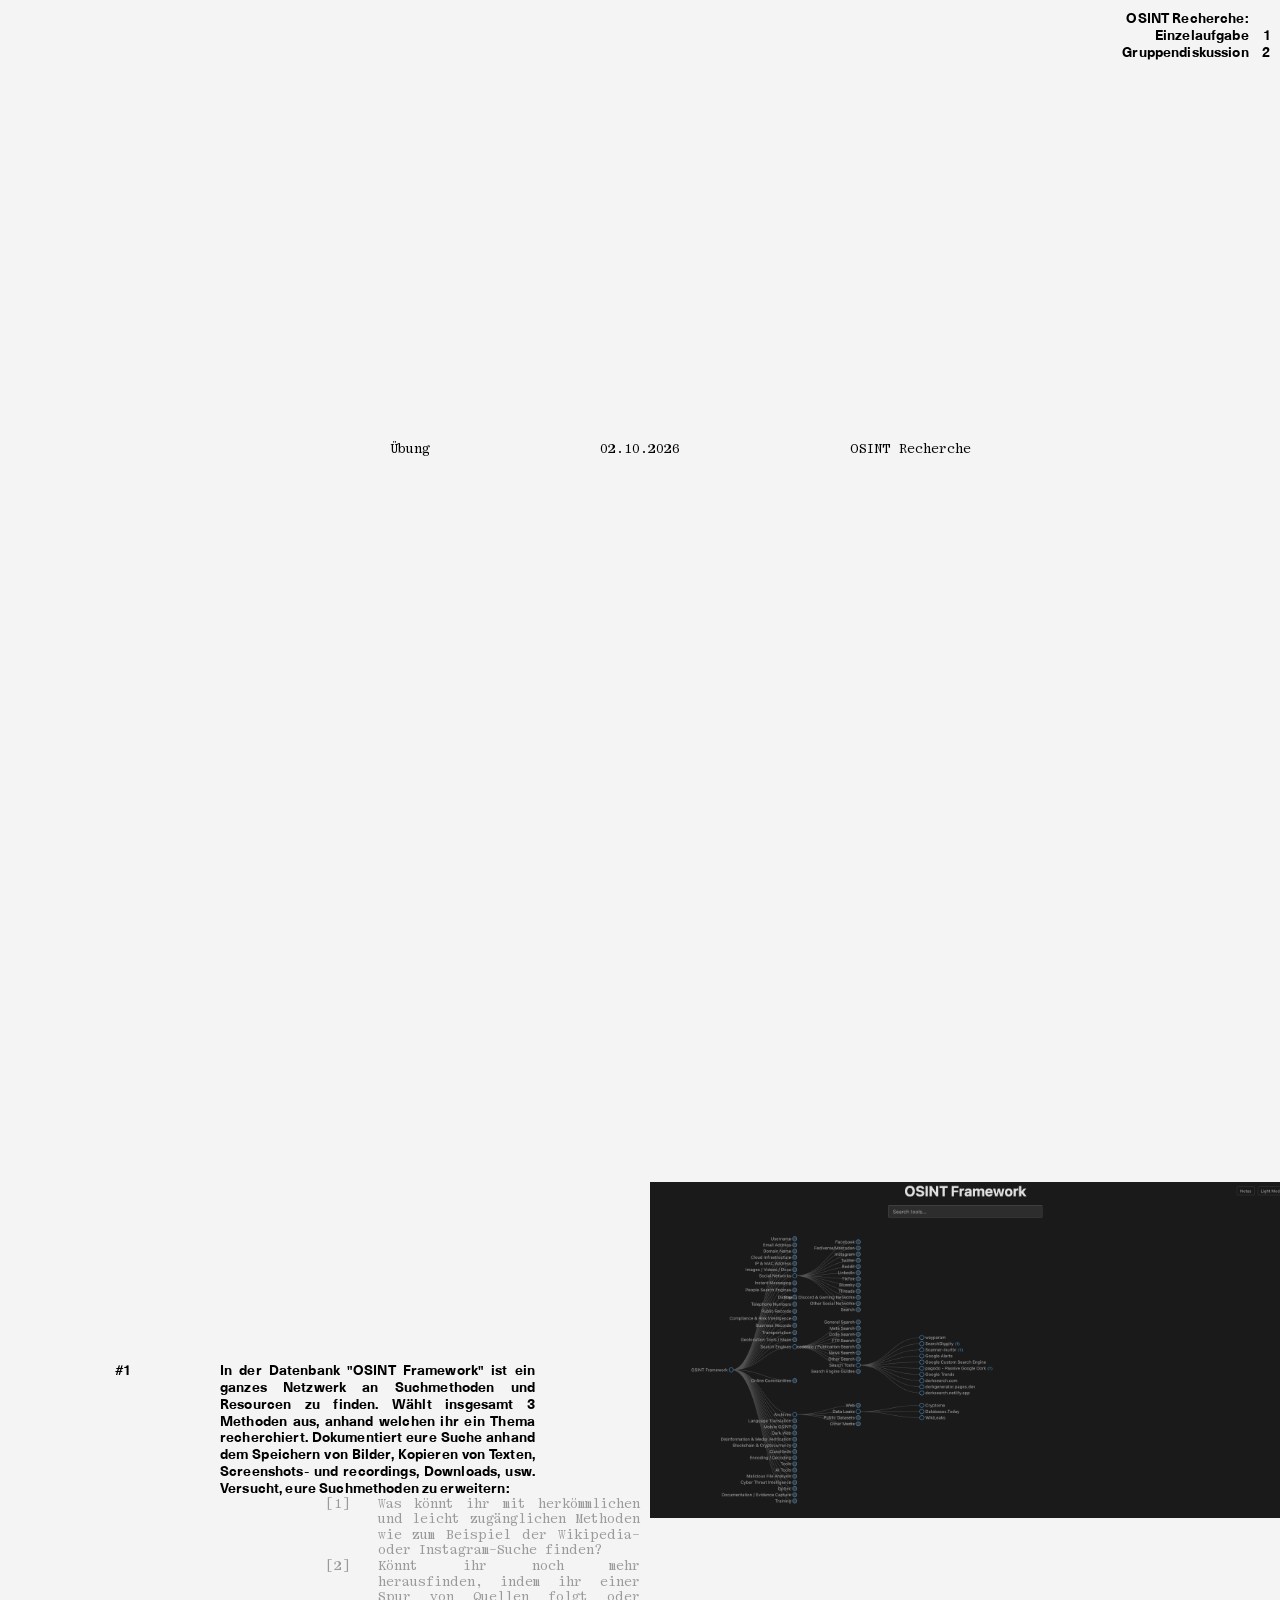
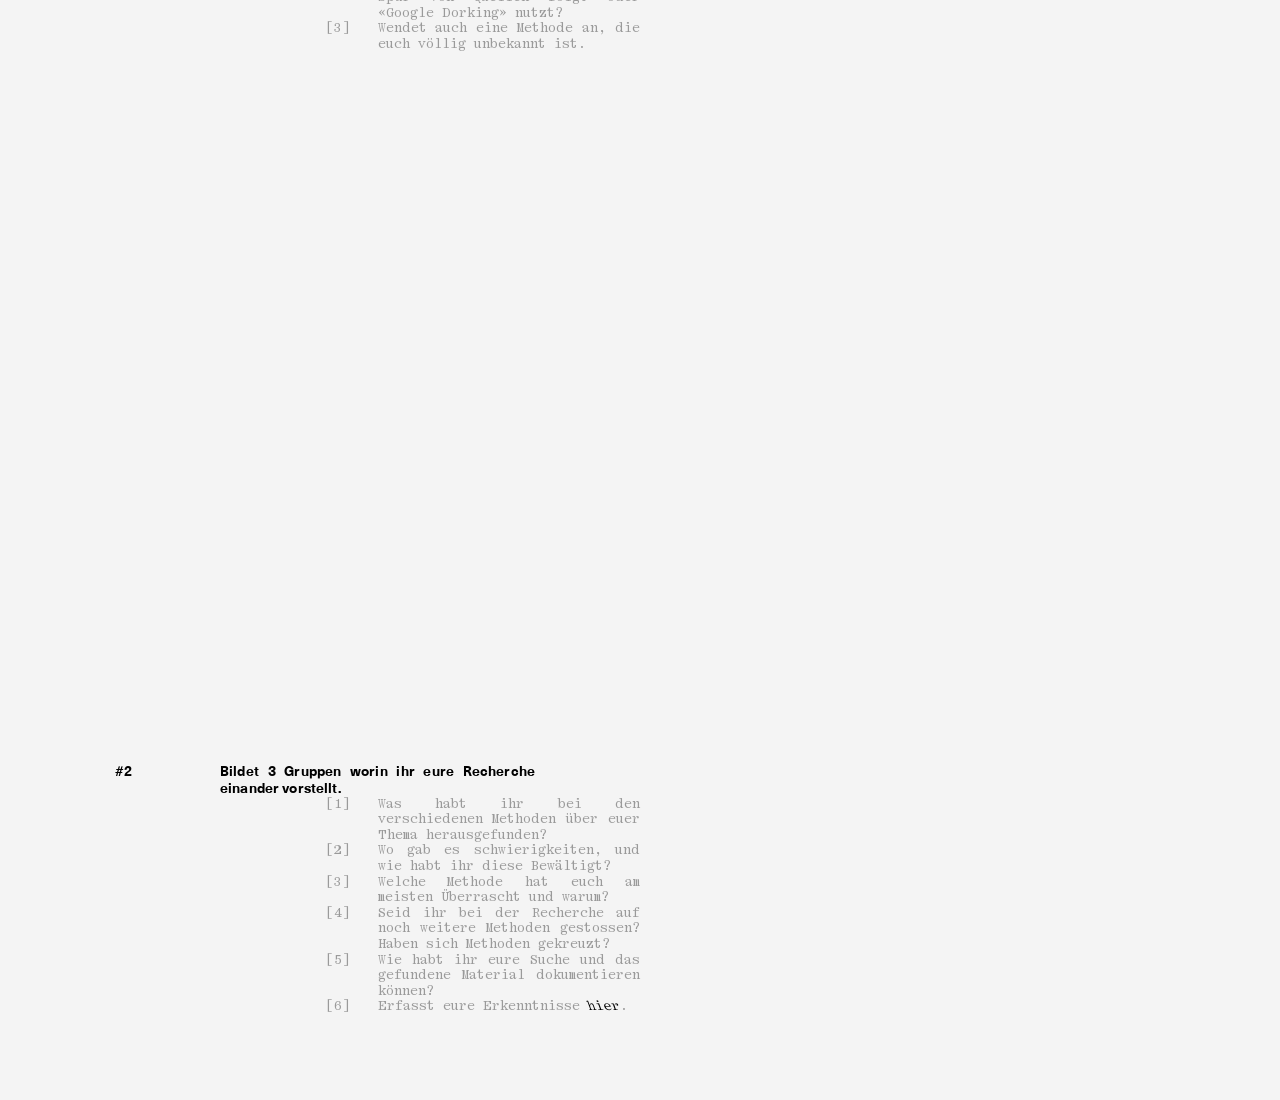
==== Exercises/Investigation/index.html @ 24baf851 "Update" ====
<!DOCTYPE html>
<html lang="de-CH">
<head>
    <meta charset="UTF-8">
    <meta name="viewport" content="width=device-width, initial-scale=1.0">
    <title>Übung: Recherche nach OSINT Methoden</title>

    <link rel="stylesheet" href="style.css">
</head>
<body>

    <div class="textPrimary contents">   
            <a href="#0"><p>OSINT Recherche:</p><p></p></a>       

            <a href="#1"><p>Einzelaufgabe</p>
            <p>1</p></a>            
            <a href="#2"><p>Gruppendiskussion</p>
            <p>2</p></a>           
    </div>

    <div class="mainTitle">
            <p>Übung</p>        
            <p>02.10.2026</p>
            <p>OSINT Recherche</p> 
    </div>

    <main class="grid">
        <div class="slide firstSlide" id="0">
            <div class="title textSecondary">                
                <p>Übung</p>        
                <p>02.10.2026</p>
                <p>OSINT Recherche</p> 
            </div>
        </div>

        <div class="slide" id="1">
            <div class="content">
                <div class="mainText">
                    <div class="id textPrimary">
                        <p>
                            #1
                        </p>
                    </div>
                    <div class="text textPrimary">
                        <p>
                           In der Datenbank "OSINT Framework" ist ein ganzes Netzwerk an Suchmethoden und Resourcen zu finden. Wählt insgesamt 3 Methoden aus, anhand welchen ihr ein Thema recherchiert. Dokumentiert eure Suche anhand dem Speichern von Bilder, Kopieren von Texten, Screenshots- und recordings, Downloads, usw. Versucht, eure Suchmethoden zu erweitern:
                        </p>
                    </div>
                </div>
                <div class="textSecondary source">
                    <p class="link">[1]</p>
                    <p class="description">Was könnt ihr mit herkömmlichen und leicht zugänglichen Methoden wie zum Beispiel der Wikipedia- oder Instagram-Suche finden?</p>
                    <p class="link">[2]</p>
                    <p class="description">Könnt ihr noch mehr herausfinden, indem ihr einer Spur von Quellen folgt oder «Google Dorking» nutzt?</p>
                    <p class="link">[3]</p>
                    <p class="description">Wendet auch eine Methode an, die euch völlig unbekannt ist.</p>
                </div>
            </div>
            <div class="image">
                <img src="media/11.png" alt=""> 
            </div>
        </div>



        <div class="slide" id="2">
            <div class="content">
                <div class="mainText">
                    <div class="id textPrimary">
                        <p>
                            #2
                        </p>
                    </div>
                    <div class="text textPrimary">
                        <p>
                            Bildet 3 Gruppen worin ihr eure Recherche einander vorstellt.
                        </p>
                    </div>
                </div>
                <div class="textSecondary source">
                    <p class="link">[1]</p>
                    <p class="description">Was habt ihr bei den verschiedenen Methoden über euer Thema herausgefunden?</p>
                    <p class="link">[2]</p>
                    <p class="description">Wo gab es schwierigkeiten, und wie habt ihr diese Bewältigt?</p>
                    <p class="link">[3]</p>
                    <p class="description">Welche Methode hat euch am meisten Überrascht und warum?</p>
                    <p class="link">[4]</p>
                    <p class="description">Seid ihr bei der Recherche auf noch weitere Methoden gestossen? Haben sich Methoden gekreuzt?</p>
                    <p class="link">[5]</p>
                    <p class="description">Wie habt ihr eure Suche und das gefundene Material dokumentieren können?</p>
                    <p class="link">[6]</p>
                    <p class="description">Erfasst eure Erkenntnisse <span class="pad"><a class="pad" href="https://annuel.framapad.org/p/l25qz7ma17-anz5?lang=en" target="_blank">hier</a></span>.</p>       
                </div>
            </div>
        </div>

        
    </main>


        

    
</body>
</html>
---- Exercises/Investigation/style.css ----
@font-face {
  font-family: "Kommuna Normal";
  src: url("./../../font/Kommuna-Normal.woff2");
}


@font-face {
  font-family: "Unica77 Bold";
  src: url("./../../font/Unica77-Bold.woff2");
}

:root {
    --font-family-primary: 'Unica77 Bold';
    --font-family-secondary: 'Kommuna Normal';
    --font-size-primary: 14px;
    --font-size-secondary: 13px;
    --line-height-primary: 1.2;
    --line-height-secondary: 1.2;
    --letter-spacing-primary: 0.01em;
    --letter-spacing-secondary: 0em;
    --text-color-primary: #000000;
    --text-color-secondary: #9a9a9a;
    --text-color-active: #8efa30;
    --background-color: #f4f4f4;
    --margin-large: 50px;
    --margin-small: 15px;
}

* {
    margin: 0;
    padding: 0;
    box-sizing: content-box;
}

html {
    height: 100%;
    scroll-behavior: auto;
    scroll-snap-type: y mandatory;
}

body {
    min-height: 100vh;
    width: 100%;
    background-color: var(--background-color);
    overflow: hidden;
    -webkit-font-smoothing: antialiased;
    hyphens: auto;
    overflow-y: scroll;
}

/* One column, one full-window row per .slide */
.grid {
    display: grid;
    grid-template-columns: 1fr;
    grid-auto-rows: 100vh;
}


p {
    margin: 0;
    padding: 0;
}

a {
    all: unset;
    cursor: pointer;
}

img {
    height: 100%; width: 100%; object-fit: contain;
    margin-left: 10px;
}


.textPrimary{
    font-family: var(--font-family-primary);
    font-size: var(--font-size-primary);
    line-height: var(--line-height-primary);
    letter-spacing: var(--letter-spacing-primary);
}

.textSecondary{
    font-family: var(--font-family-secondary);
    font-size: var(--font-size-secondary);
    line-height: var(--line-height-secondary);
    letter-spacing: var(--letter-spacing-secondary);
    color: var(--text-color-secondary);
}

.textSecondary span{
    display: inline-block;
    transform: skewX(20deg);
}

.contents{
    position: fixed;
    display: grid;
    top: 10px;
    right: 10px;
    width: 16.666%;
    text-align: right;
    grid-template-columns: 90% 10%;
}

.contents a {
    display: contents;
}

.mainTitle{
    position: fixed;
    top: 10px;
    left: 10px;
    bottom: 10px;
    writing-mode: sideways-lr;
    display: grid;
    grid-template-columns: 1fr 1fr 1fr;
    font-family: var(--font-family-secondary);
    font-size: var(--font-size-secondary);
    z-index: -100;
}

.mainTitle p:nth-child(2) {
    text-align: center;
}

.mainTitle p:nth-child(3) {
    text-align: end;
}

.title{
    display: grid;
    grid-template-columns: 1fr 1fr 1fr;
    grid-column: 1 / -1;
    grid-row: 2;
    align-items: center;
    justify-content: center;
    color: var(--text-color-primary);
}

.title p:nth-child(1) {
    text-align: end;
}

.title p:nth-child(2) {
    text-align: center;
}


/* Slides */

.slide{
    padding: 10px;
    display: grid;
    grid-template-columns: repeat(24, 1fr);
    grid-template-rows: repeat(3, 1fr);
    /* border-bottom: var(--text-color-active) 1px solid; */
    scroll-snap-align: start;
    text-align: justify;
}

.content {
    grid-column: 1 / -1;
    grid-row: 2/4;
    display: grid;
    grid-template-columns: subgrid;
    grid-template-rows: subgrid;
    align-content: end;
}

.mainText{
    align-content: end;
    display: grid;
    grid-column: 3 / span 8;
    grid-template-columns: subgrid;
}

.id {
    grid-column: 1 / span 2;
    grid-row: 1;

}

.text {
    grid-column: 3 / span 6;
    grid-row: 1;

}

.source {
    align-content: start;
    grid-row: 2;
    grid-column: 7 / span 6;
    display: grid;
    grid-template-columns: subgrid;
}

.link {
    grid-column: 1;
}
.description {
    grid-column: 2 / span 5;
}

.pad a{
    transform: skewX(20deg);
    color: var(--text-color-primary);
}

.image {
    /* background-color: #8efa30; */
    grid-column: 13 / span 12;
    grid-row: 1 / 4;
    z-index: -1;
    align-items: center;
    justify-content: center;
    /* opacity: 0.33; */
}

.firstSlide {
    background-color: var(--background-color);
}

/* Media Queries */

/* Tablet */
@media (max-width: 1035px) {

}

/* Mobile */
@media (max-width: 600px) {
    :root {
    --font-size-primary: 12px;
    --font-size-secondary: 11px;
    --line-height-primary: 1.15;
    --line-height-secondary: 1.15;
    --margin-large: 30px;
    --margin-small: 10px;
    }
    .contents{
    width: 30%;
    grid-template-columns: 10% 90%;
}

}
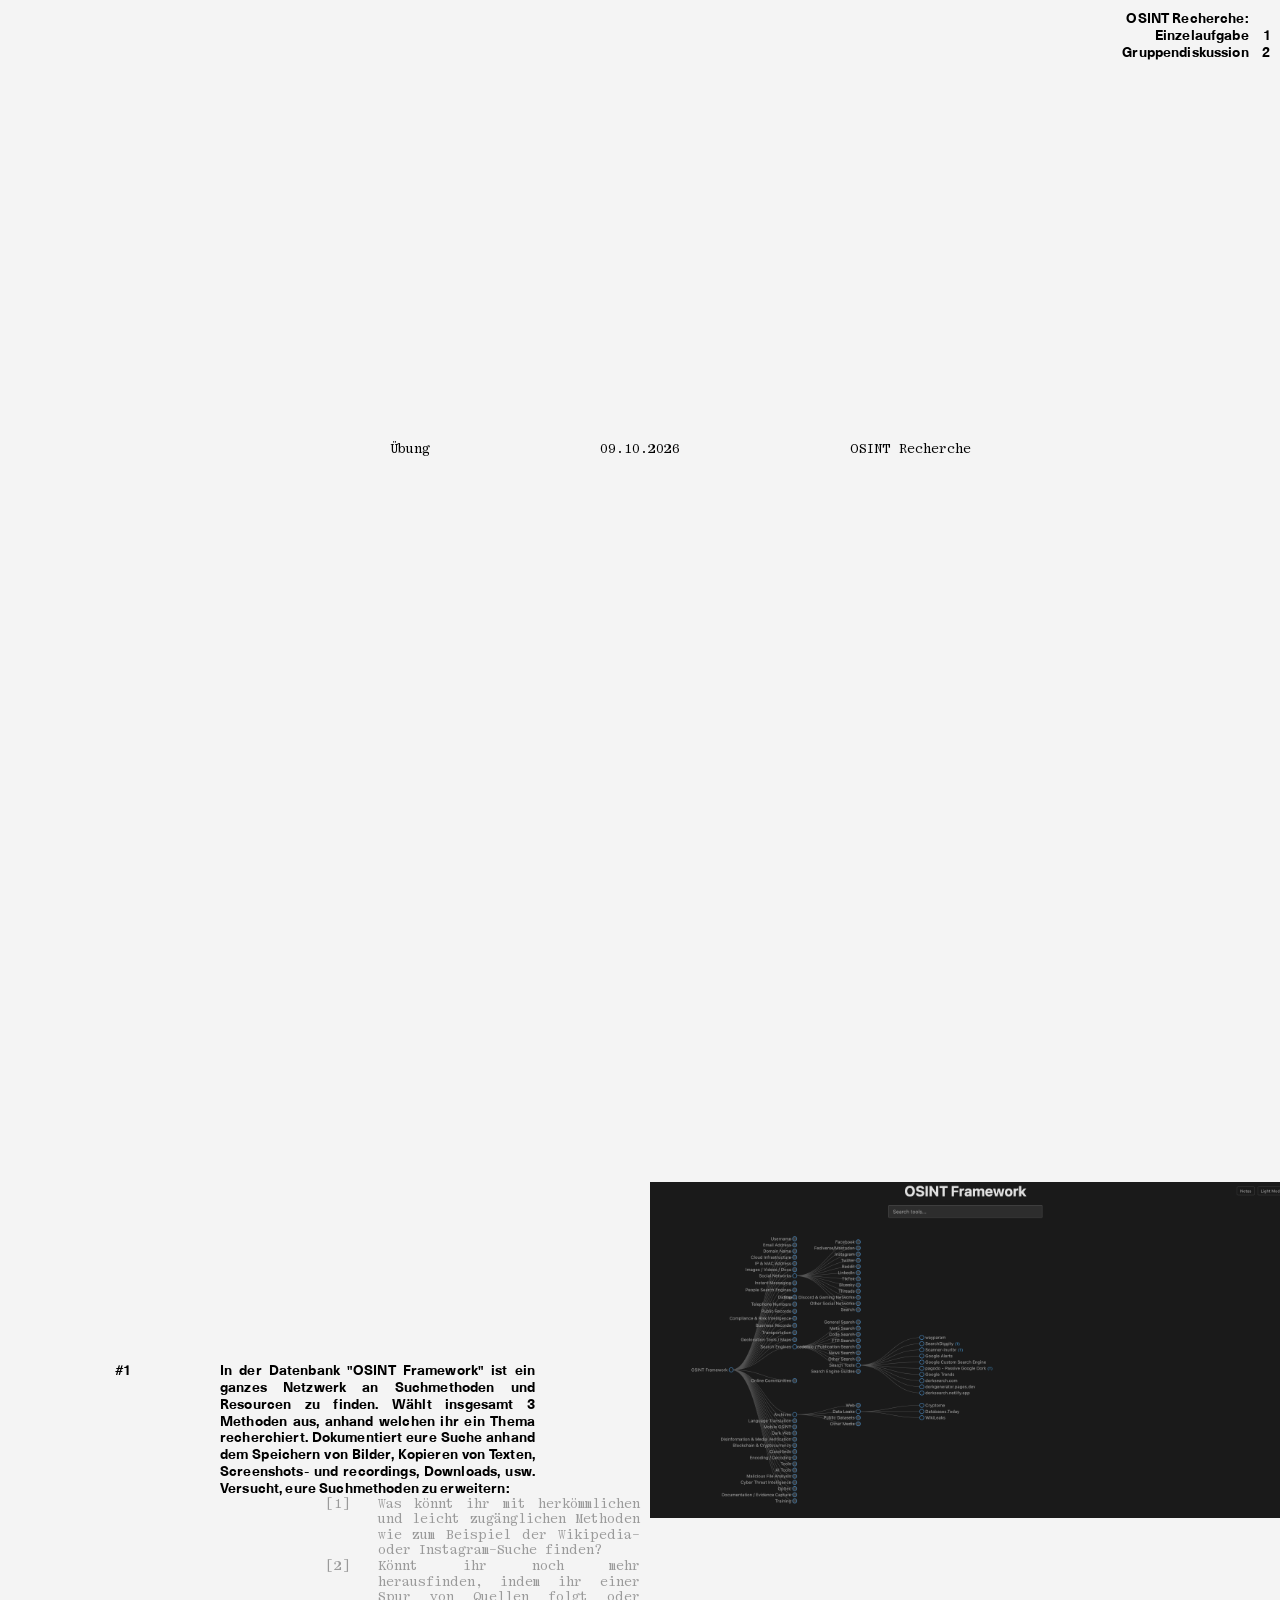
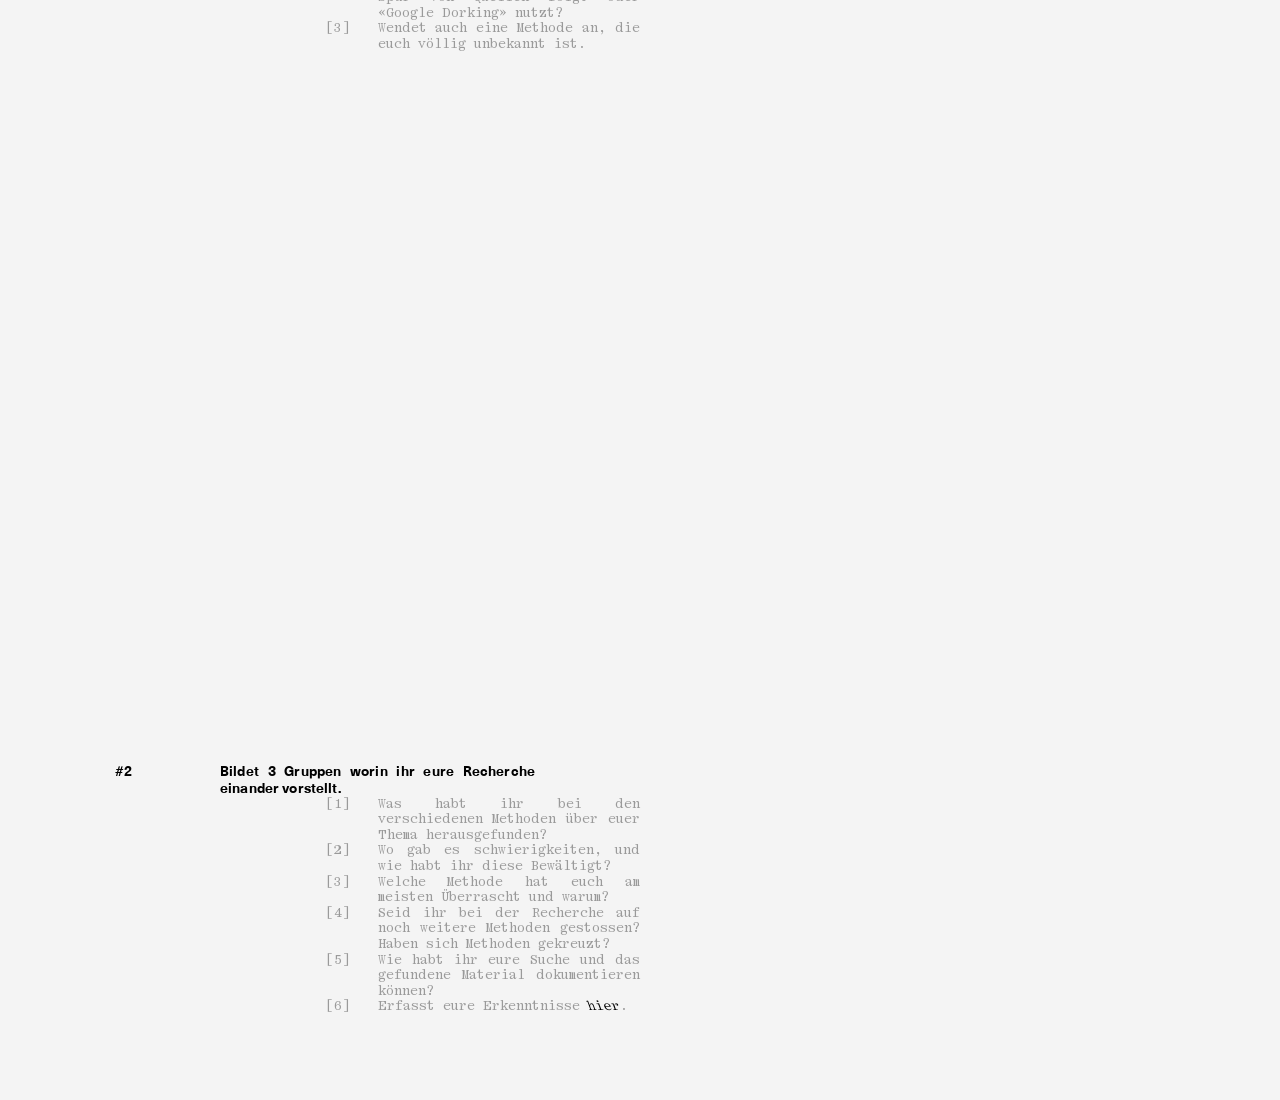
==== commit 27f9af5d: "Update index.html" ====
--- a/Exercises/Investigation/index.html
+++ b/Exercises/Investigation/index.html
@@ -20,7 +20,7 @@
 
     <div class="mainTitle">
             <p>Übung</p>        
-            <p>02.10.2026</p>
+            <p>09.10.2026</p>
             <p>OSINT Recherche</p> 
     </div>
 
@@ -28,7 +28,7 @@
         <div class="slide firstSlide" id="0">
             <div class="title textSecondary">                
                 <p>Übung</p>        
-                <p>02.10.2026</p>
+                <p>09.10.2026</p>
                 <p>OSINT Recherche</p> 
             </div>
         </div>
